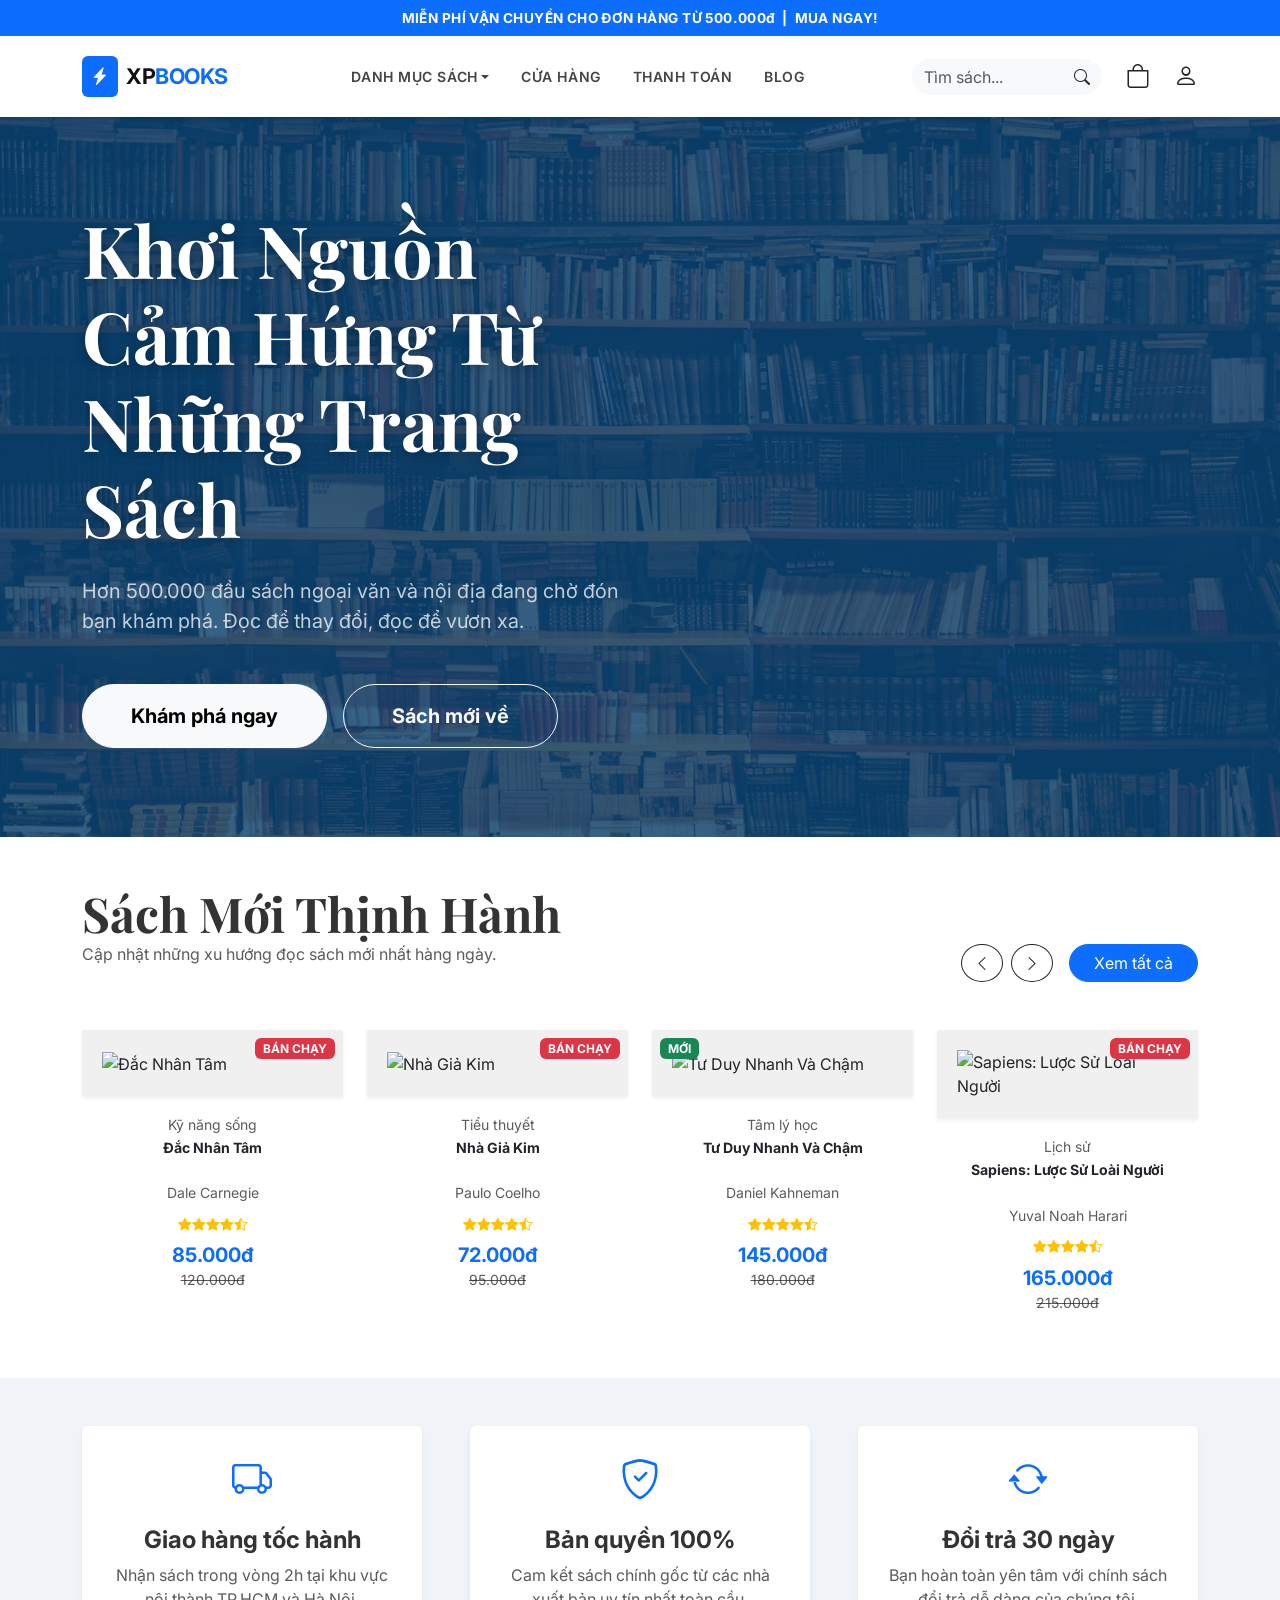
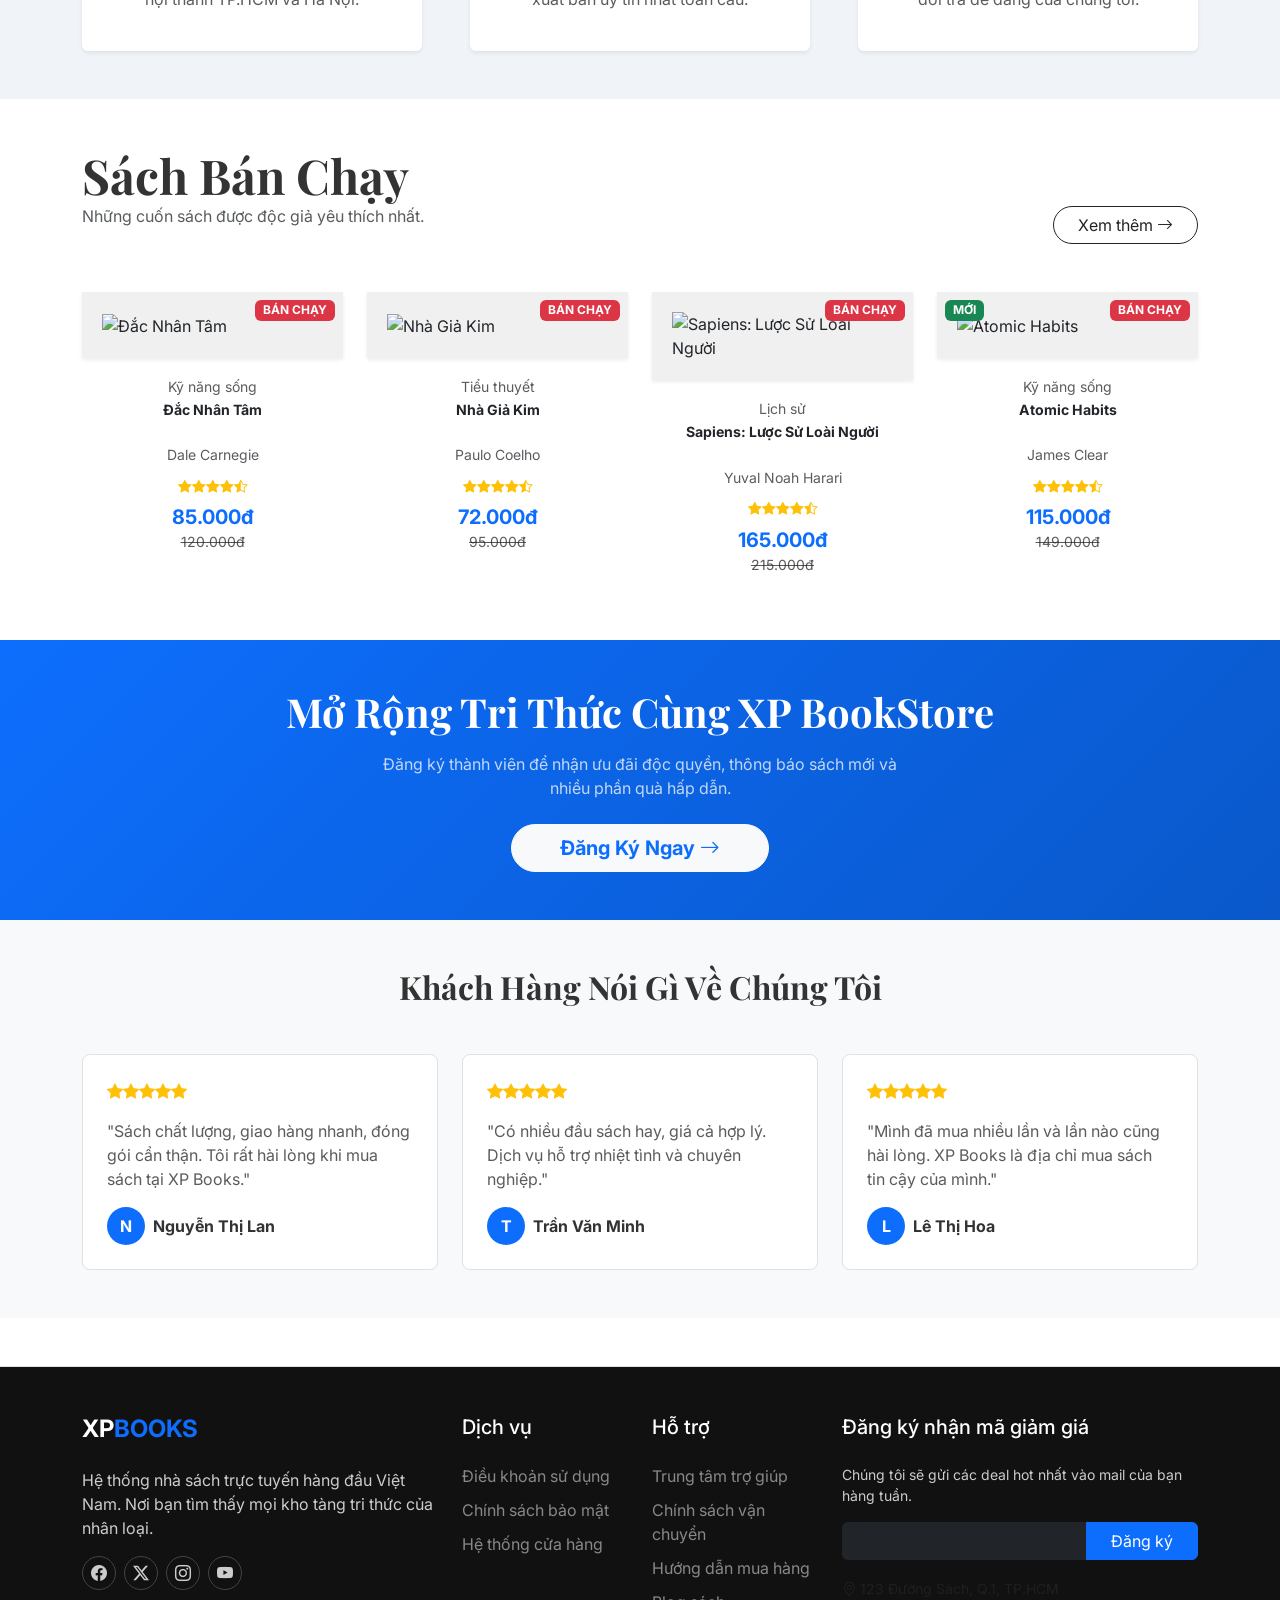
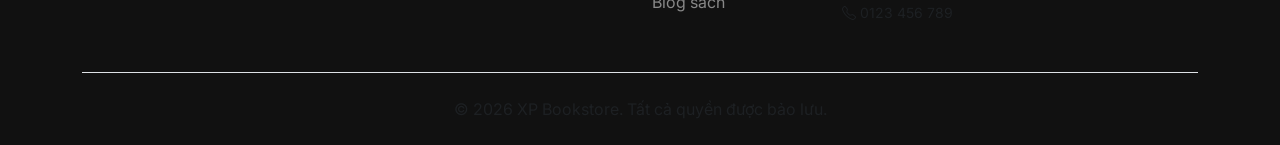
==== DuAnWeb/de-tai-nhom/HTML/index.html @ 2e7f439d "Upload dự án lần đầu" ====
<!DOCTYPE html>
<html lang="vi">

<head>
  <meta charset="UTF-8">
  <meta name="viewport" content="width=device-width, initial-scale=1.0">
  <title>XP BookStore - Nhà Sách Trực Tuyến Hàng Đầu</title>
  <link rel="stylesheet" href="https://cdn.jsdelivr.net/npm/bootstrap@5.3.2/dist/css/bootstrap.min.css">
  <link rel="stylesheet" href="https://cdn.jsdelivr.net/npm/bootstrap-icons@1.13.1/font/bootstrap-icons.min.css">
  <link
    href="https://fonts.googleapis.com/css2?family=Playfair+Display:wght@700&family=Inter:wght@400;600;700&display=swap"
    rel="stylesheet">
  <link rel="stylesheet" href="../CSS/style.css">
</head>

<body>

  <div id="navbar-placeholder"></div>
  <section class="sec">
    <div class="container">
      <div class="row">
        <div class="col-lg-6">
          <h1 class="display-2 fw-bold mb-4">
            Khơi Nguồn Cảm Hứng Từ Những Trang Sách
          </h1>
          <p class="fs-5 mb-5 opacity-75">
            Hơn 500.000 đầu sách ngoại văn và nội địa đang chờ đón bạn khám phá.
            Đọc để thay đổi, đọc để vươn xa.
          </p>
          <div class="d-flex flex-wrap gap-3">
            <a href="categories.html" class="btn btn-light btn-lg px-5 py-3 rounded-pill fw-bold">
              Khám phá ngay
            </a>
            <a href="categories.html?filter=new" class="btn btn-outline-light btn-lg px-5 py-3 rounded-pill fw-bold">
              Sách mới về
            </a>
          </div>
        </div>
      </div>
    </div>
  </section>

  <main class="py-5 bg-white">
    <div class="container">
      <div class="d-flex justify-content-between align-items-end mb-5">
        <div>
          <h2 class="display-5 fw-bold mb-0">Sách Mới Thịnh Hành</h2>
          <p class="text-muted">Cập nhật những xu hướng đọc sách mới nhất hàng ngày.</p>
        </div>
        <div class="d-none d-md-flex gap-2 align-items-center">
          <button class="btn btn-outline-dark rounded-circle" id="prevBtn" onclick="slidePrev()">
            <i class="bi bi-chevron-left"></i>
          </button>
          <button class="btn btn-outline-dark rounded-circle" id="nextBtn" onclick="slideNext()">
            <i class="bi bi-chevron-right"></i>
          </button>
          <a href="shop.html" class="btn btn-primary ms-2 px-4 rounded-pill">Xem tất cả</a>
        </div>
      </div>
      <div class="row g-4" id="trending-books"></div>
      <div class="text-center mt-4 d-md-none">
        <a href="shop.html" class="btn btn-primary px-5 rounded-pill">Xem tất cả sách</a>
      </div>
    </div>
  </main>

  <section class="py-5 features-section">
    <div class="container text-center">
      <div class="row g-5">
        <div class="col-md-4">
          <div class="p-4 bg-white rounded shadow-sm h-100">
            <i class="bi bi-truck fs-1 text-primary mb-3 d-block"></i>
            <h4 class="fw-bold">Giao hàng tốc hành</h4>
            <p class="text-muted">Nhận sách trong vòng 2h tại khu vực nội thành TP.HCM và Hà Nội.</p>
          </div>
        </div>
        <div class="col-md-4">
          <div class="p-4 bg-white rounded shadow-sm h-100">
            <i class="bi bi-shield-check fs-1 text-primary mb-3 d-block"></i>
            <h4 class="fw-bold">Bản quyền 100%</h4>
            <p class="text-muted">Cam kết sách chính gốc từ các nhà xuất bản uy tín nhất toàn cầu.</p>
          </div>
        </div>
        <div class="col-md-4">
          <div class="p-4 bg-white rounded shadow-sm h-100">
            <i class="bi bi-arrow-repeat fs-1 text-primary mb-3 d-block"></i>
            <h4 class="fw-bold">Đổi trả 30 ngày</h4>
            <p class="text-muted">Bạn hoàn toàn yên tâm với chính sách đổi trả dễ dàng của chúng tôi.</p>
          </div>
        </div>
      </div>
    </div>
  </section>

  <section class="py-5 bg-white">
    <div class="container">
      <div class="d-flex justify-content-between align-items-end mb-5">
        <div>
          <h2 class="display-5 fw-bold mb-0">Sách Bán Chạy</h2>
          <p class="text-muted">Những cuốn sách được độc giả yêu thích nhất.</p>
        </div>
        <a href="shop.html" class="btn btn-outline-dark rounded-pill px-4 d-none d-md-block">Xem thêm <i
            class="bi bi-arrow-right"></i></a>
      </div>
      <div class="row g-4" id="bestseller-books"></div>
    </div>
  </section>

  <section class="py-5 text-white text-center" style="background: linear-gradient(135deg,#0d6efd,#0a58ca)">
    <div class="container">
      <h2 class="fw-bold mb-3 display-6">Mở Rộng Tri Thức Cùng XP BookStore</h2>
      <p class="mb-4 opacity-75 mx-auto" style="max-width:520px">Đăng ký thành viên để nhận ưu đãi độc quyền, thông báo
        sách mới và nhiều phần quà hấp dẫn.</p>
      <a href="account.html" class="btn btn-light btn-lg rounded-pill fw-bold px-5 text-primary">
        Đăng Ký Ngay <i class="bi bi-arrow-right"></i>
      </a>
    </div>
  </section>

  <section class="py-5 bg-light">
    <div class="container">
      <h2 class="fw-bold text-center mb-5">Khách Hàng Nói Gì Về Chúng Tôi</h2>
      <div class="row g-4">
        <div class="col-md-4">
          <div class="p-4 bg-white border rounded-3 h-100">
            <div class="mb-3 text-warning">
              <i class="bi bi-star-fill"></i><i class="bi bi-star-fill"></i><i class="bi bi-star-fill"></i><i
                class="bi bi-star-fill"></i><i class="bi bi-star-fill"></i>
            </div>
            <p class="text-muted mb-3">"Sách chất lượng, giao hàng nhanh, đóng gói cẩn thận. Tôi rất hài lòng khi mua
              sách tại XP Books."</p>
            <div class="d-flex align-items-center gap-2">
              <div class="rounded-circle bg-primary text-white d-flex align-items-center justify-content-center"
                style="width:38px;height:38px;font-weight:700">N</div>
              <strong>Nguyễn Thị Lan</strong>
            </div>
          </div>
        </div>
        <div class="col-md-4">
          <div class="p-4 bg-white border rounded-3 h-100">
            <div class="mb-3 text-warning">
              <i class="bi bi-star-fill"></i><i class="bi bi-star-fill"></i><i class="bi bi-star-fill"></i><i
                class="bi bi-star-fill"></i><i class="bi bi-star-fill"></i>
            </div>
            <p class="text-muted mb-3">"Có nhiều đầu sách hay, giá cả hợp lý. Dịch vụ hỗ trợ nhiệt tình và chuyên
              nghiệp."</p>
            <div class="d-flex align-items-center gap-2">
              <div class="rounded-circle bg-primary text-white d-flex align-items-center justify-content-center"
                style="width:38px;height:38px;font-weight:700">T</div>
              <strong>Trần Văn Minh</strong>
            </div>
          </div>
        </div>
        <div class="col-md-4">
          <div class="p-4 bg-white border rounded-3 h-100">
            <div class="mb-3 text-warning">
              <i class="bi bi-star-fill"></i><i class="bi bi-star-fill"></i><i class="bi bi-star-fill"></i><i
                class="bi bi-star-fill"></i><i class="bi bi-star-fill"></i>
            </div>
            <p class="text-muted mb-3">"Mình đã mua nhiều lần và lần nào cũng hài lòng. XP Books là địa chỉ mua sách tin
              cậy của mình."</p>
            <div class="d-flex align-items-center gap-2">
              <div class="rounded-circle bg-primary text-white d-flex align-items-center justify-content-center"
                style="width:38px;height:38px;font-weight:700">L</div>
              <strong>Lê Thị Hoa</strong>
            </div>
          </div>
        </div>
      </div>
    </div>
  </section>

  <div id="footer-placeholder"></div>

  <script src="https://cdn.jsdelivr.net/npm/bootstrap@5.3.2/dist/js/bootstrap.bundle.min.js"></script>
  <script src="../JavaScript/books.js"></script>
  <script src="../JavaScript/cart.js"></script>
  <script src="../JavaScript/components.js"></script>
  <script>
    renderNavbar('home');
    renderFooter();

    let trendingPage = 0;
    const TRENDING = BOOKS.filter(b => b.isNew || b.isBestSeller).slice(0, 8);
    const ITEMS_PER_PAGE = 4;

    function renderTrending() {
      const start = trendingPage * ITEMS_PER_PAGE;
      const books = TRENDING.slice(start, start + ITEMS_PER_PAGE);
      document.getElementById('trending-books').innerHTML = books.map(b => renderBookCard(b)).join('');
    }

    function slideNext() {
      trendingPage = (trendingPage + 1) % Math.ceil(TRENDING.length / ITEMS_PER_PAGE);
      renderTrending();
    }
    function slidePrev() {
      trendingPage = (trendingPage - 1 + Math.ceil(TRENDING.length / ITEMS_PER_PAGE)) % Math.ceil(TRENDING.length / ITEMS_PER_PAGE);
      renderTrending();
    }

    renderTrending();

    const bestsellers = BOOKS.filter(b => b.isBestSeller).slice(0, 4);
    document.getElementById('bestseller-books').innerHTML = bestsellers.map(b => renderBookCard(b)).join('');
  </script>
</body>

</html>
---- DuAnWeb/de-tai-nhom/CSS/style.css ----
/* ==============================
   XP Books - Main Stylesheet
   ============================== */

body {
  font-family: "Inter", sans-serif;
  color: #333;
  overflow-x: hidden;
}
h1, h2, h3, .playfair {
  font-family: "Playfair Display", serif;
}

/* ---- Announcement Bar ---- */
.announcement-bar {
  background: #0d6efd;
  color: #fff;
  text-align: center;
  padding: 8px 0;
  font-size: .85rem;
  font-weight: 700;
  letter-spacing: .03em;
}

/* ---- Navbar ---- */
.navbar {
  transition: all 0.3s;
  padding: 15px 0;
}
.navbar-brand .brand-icon {
  background: #0d6efd;
  padding: 7px 9px;
  border-radius: 6px;
  color: #fff;
  font-size: 1.1rem;
}
.navbar-brand .brand-name {
  font-weight: 700;
  font-size: 1.35rem;
  letter-spacing: -.02em;
  color: #111;
}
.navbar-brand .brand-name span {
  color: #0d6efd;
}
.nav-link {
  font-weight: 600;
  font-size: 14px;
  color: #444 !important;
  letter-spacing: .04em;
  transition: .3s;
}
.nav-link:hover, .nav-link.active-page {
  color: #d4a373 !important;
}

/* Mega Menu */
.dr-menu {
  width: 100%;
  left: 0;
  right: 0;
  border: none;
  box-shadow: 0 15px 30px rgba(0,0,0,.1);
  border-top: 4px solid #0d6efd;
}

/* Cart icon badge */
#cart-badge {
  position: absolute;
  top: -8px;
  right: -8px;
  width: 18px;
  height: 18px;
  border-radius: 50%;
  background: #dc3545;
  color: #fff;
  font-size: .65rem;
  font-weight: 700;
  display: none;
  align-items: center;
  justify-content: center;
}

/* ---- Hero Section ---- */
.sec {
  background:
    linear-gradient(rgba(10, 66, 117, 0.82), rgba(10, 66, 117, 0.82)),
    url("../IMG/bgr.avif");
  background-size: cover;
  background-position: center;
  min-height: 80vh;
  color: #fff;
  display: flex;
  align-items: center;
}
.sec h1 { text-shadow: 0 2px 12px rgba(0,0,0,.3); }

/* ---- Book Card ---- */
.b-card {
  border: none;
  border-radius: 0;
  background: #fff;
  transition: .5s;
}
.b-card .img-wrapper {
  position: relative;
  overflow: hidden;
  background: #f0f0f0;
  padding: 20px;
}
.b-card img {
  transition: .5s;
  width: 100%;
  height: 280px;
  object-fit: contain;
}
.b-card:hover img {
  transform: scale(1.05);
}
.overlay-tools {
  position: absolute;
  bottom: -50px;
  left: 0;
  right: 0;
  display: flex;
  justify-content: center;
  gap: 10px;
  transition: .4s;
  z-index: 2;
}
.b-card:hover .overlay-tools {
  bottom: 20px;
}
.tool-btn {
  width: 40px;
  height: 40px;
  border-radius: 50%;
  background: #fff;
  display: flex;
  align-items: center;
  justify-content: center;
  box-shadow: 0 4px 10px rgba(0,0,0,.2);
  cursor: pointer;
  transition: .2s;
  text-decoration: none;
  border: none;
}
.tool-btn:hover { background: #0d6efd; color: #fff !important; }

/* ---- Features Section ---- */
.features-section {
  background: #f0f4f8;
}

/* ---- Category card (categories page) ---- */
.cat-card {
  border-radius: 10px;
  border: 1.5px solid #e5e7eb;
  transition: all .25s;
  text-decoration: none;
  color: inherit;
  display: block;
}
.cat-card:hover {
  border-color: #0d6efd;
  background: #eff6ff;
  color: #0d6efd;
}
.cat-icon { font-size: 1.8rem; }

/* ---- Page title bar ---- */
.page-title-bar {
  background: #fff;
  border-bottom: 1px solid #f3f4f6;
  padding: 1.25rem 0;
}

/* ---- Filter sidebar ---- */
.filter-sidebar .list-group-item {
  border: none;
  padding: .4rem .75rem;
  border-radius: 8px;
  cursor: pointer;
}
.filter-sidebar .list-group-item:hover,
.filter-sidebar .list-group-item.active {
  background-color: #eff6ff;
  color: #0d6efd;
  font-weight: 600;
}

/* ---- Shop product card (shop page) ---- */
.shop-card {
  border: 1px solid #f0f0f0;
  border-radius: 8px;
  overflow: hidden;
  transition: box-shadow .25s, transform .25s;
}
.shop-card:hover {
  box-shadow: 0 8px 20px rgba(0,0,0,.1);
  transform: translateY(-3px);
}
.shop-card-img {
  height: 200px;
  object-fit: cover;
  width: 100%;
  transition: transform .4s;
  background: #f0f0f0;
}
.shop-card:hover .shop-card-img { transform: scale(1.04); }

/* ---- Blog card ---- */
.blog-card {
  border-radius: 10px;
  overflow: hidden;
  transition: box-shadow .25s, transform .25s;
}
.blog-card:hover {
  box-shadow: 0 10px 24px rgba(0,0,0,.1) !important;
  transform: translateY(-3px);
}
.blog-img {
  height: 200px;
  object-fit: cover;
  width: 100%;
  transition: transform .4s;
}
.blog-card:hover .blog-img { transform: scale(1.05); }

/* ---- Checkout steps ---- */
.step-circle {
  width: 36px;
  height: 36px;
  border-radius: 50%;
  display: inline-flex;
  align-items: center;
  justify-content: center;
  font-weight: 700;
  font-size: .9rem;
}
.step-circle.done { background: #0d6efd; color: #fff; }
.step-circle.active { background: #0d6efd; color: #fff; }
.step-circle.inactive { background: #e5e7eb; color: #9ca3af; }
.step-line { flex: 1; height: 2px; }
.step-line.done { background: #0d6efd; }
.step-line.inactive { background: #e5e7eb; }

/* ---- Account tabs ---- */
.account-tab {
  border: none;
  border-bottom: 2px solid transparent;
  background: none;
  font-weight: 600;
  padding: 1rem 1.5rem;
  color: #6b7280;
  transition: all .2s;
}
.account-tab.active, .account-tab:hover {
  color: #0d6efd;
  border-bottom-color: #0d6efd;
}

/* ---- Footer ---- */
footer {
  background: #111;
  color: #ccc;
}
footer h5 {
  color: #fff;
  margin-bottom: 25px;
}
.footer-link {
  color: #888;
  text-decoration: none;
  transition: .3s;
  display: block;
  margin-bottom: 10px;
}
.footer-link:hover {
  color: #d4a373;
  padding-left: 5px;
}
footer h4 a { text-decoration: none; color: #fff; }
.social-icon {
  width: 34px;
  height: 34px;
  border-radius: 50%;
  border: 1px solid #444;
  display: inline-flex;
  align-items: center;
  justify-content: center;
  color: #ccc;
  text-decoration: none;
  transition: .2s;
}
.social-icon:hover { border-color: #d4a373; color: #d4a373; }

/* ---- Utilities ---- */
.text-truncate-2 {
  display: -webkit-box;
  -webkit-line-clamp: 2;
  -webkit-box-orient: vertical;
  overflow: hidden;
}
.qty-input {
  width: 42px;
  text-align: center;
  border: 1px solid #e5e7eb;
  border-radius: 6px;
  padding: 2px 4px;
}
.qty-input::-webkit-outer-spin-button,
.qty-input::-webkit-inner-spin-button { -webkit-appearance: none; }
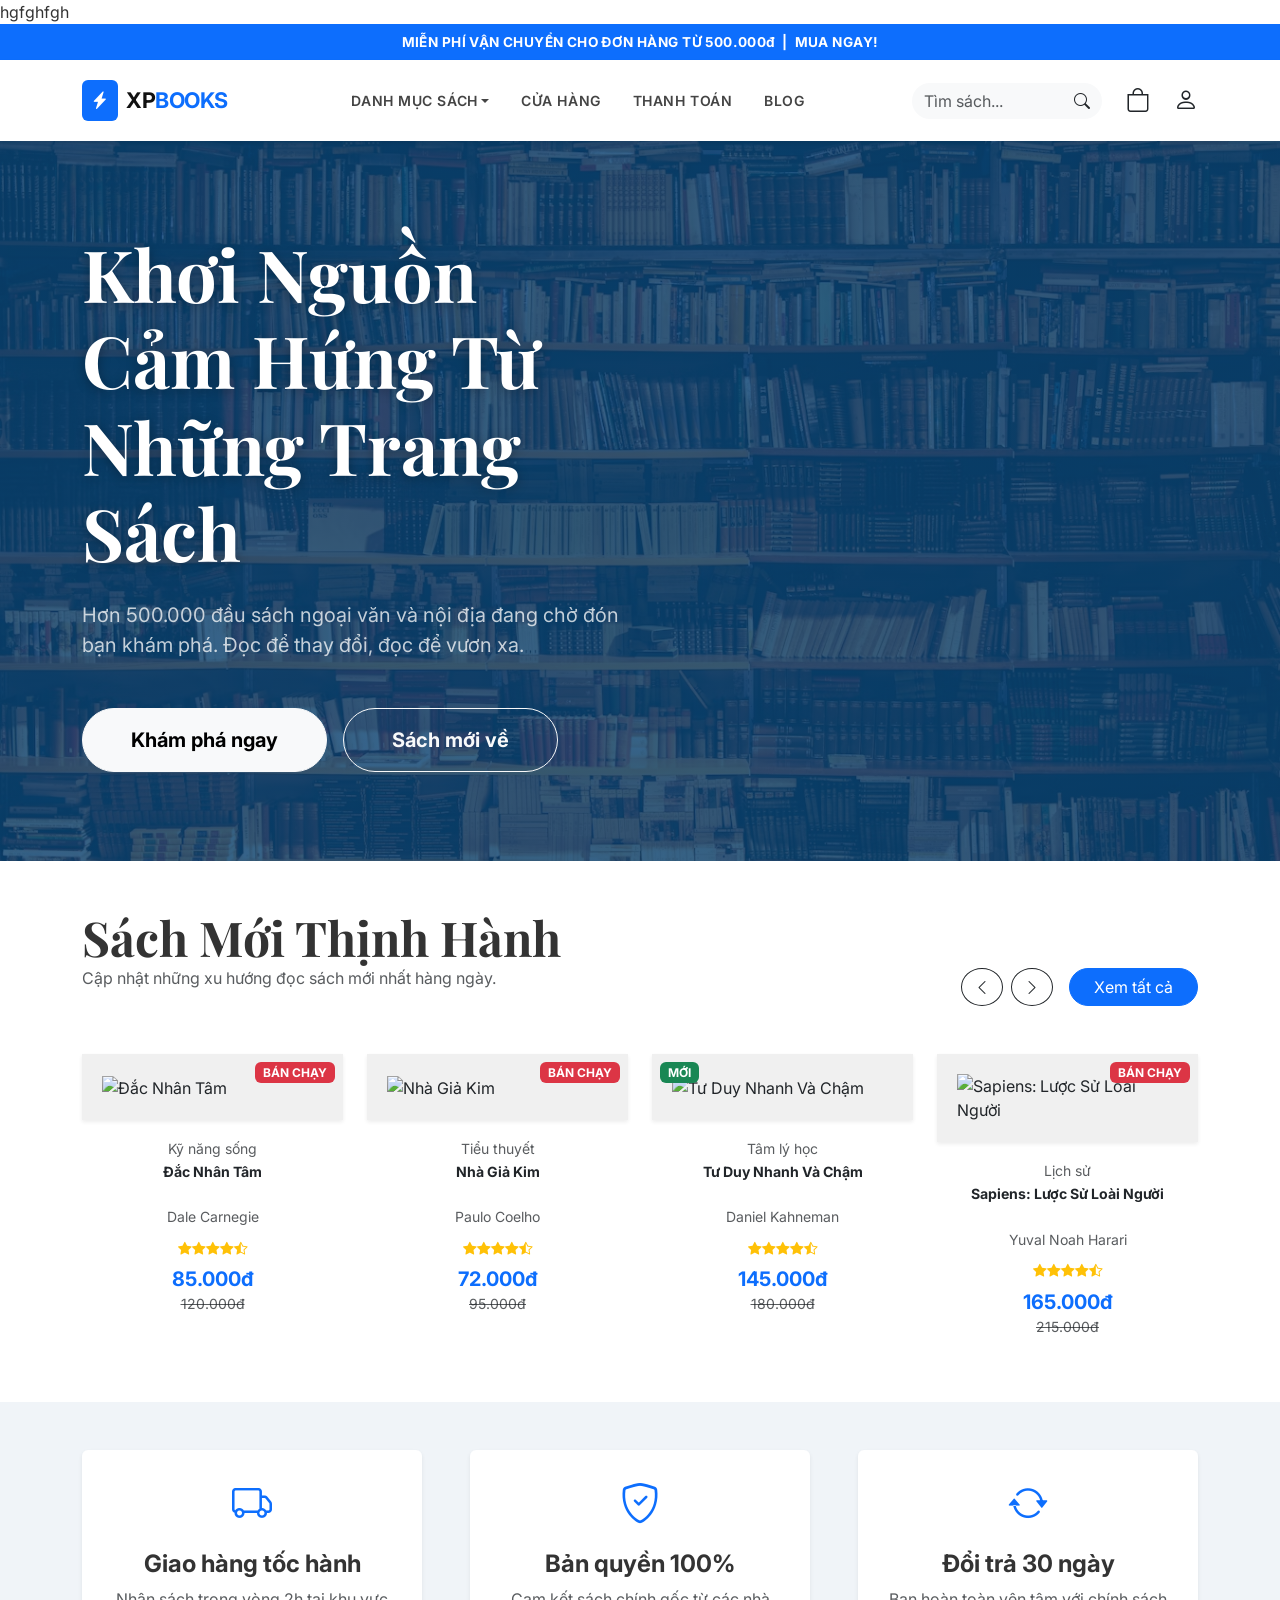
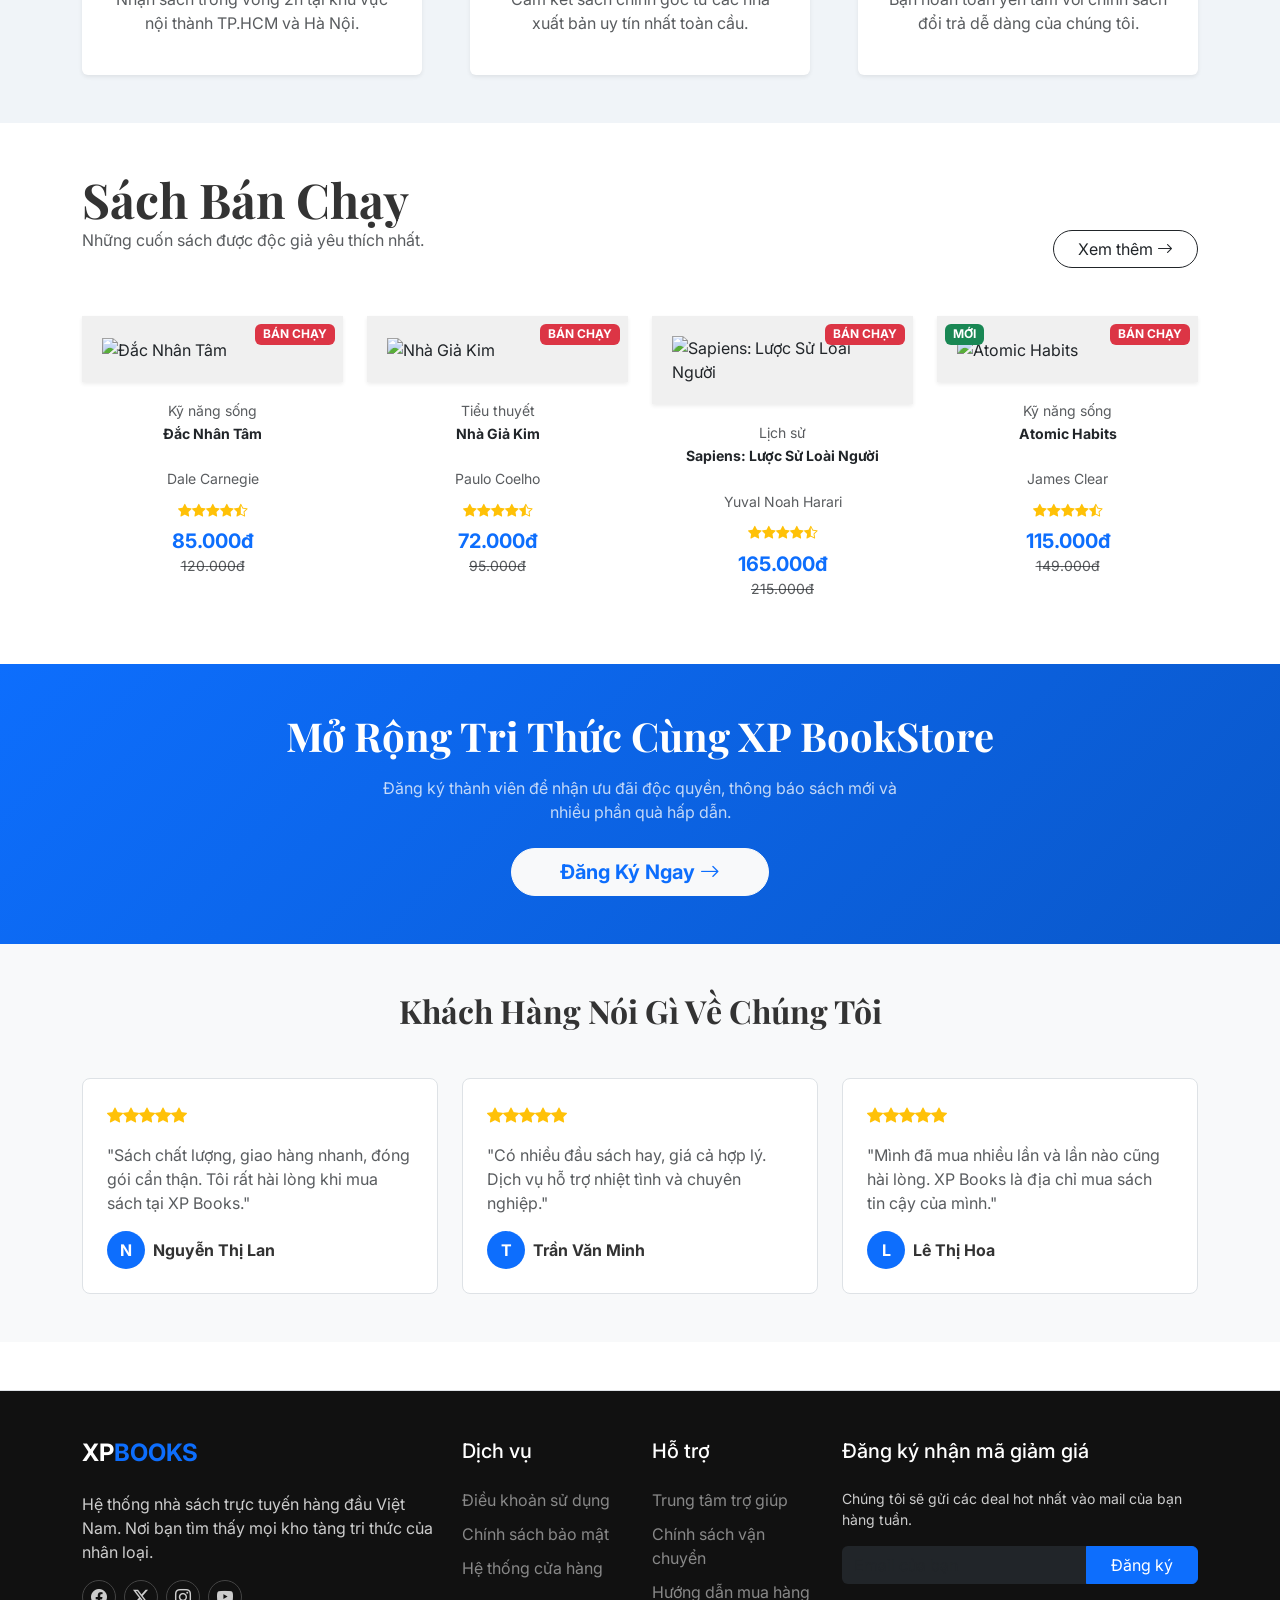
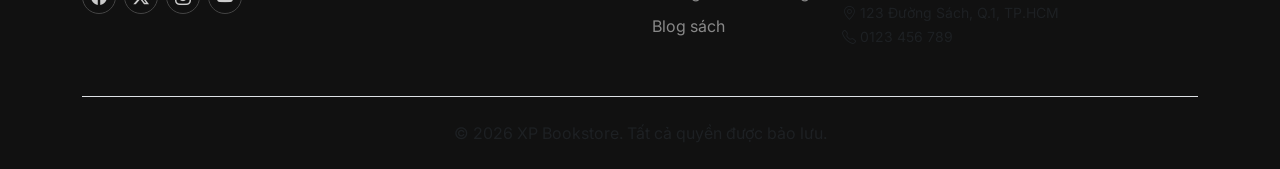
==== commit 72a1b2a6: "Update index.html" ====
--- a/DuAnWeb/de-tai-nhom/HTML/index.html
+++ b/DuAnWeb/de-tai-nhom/HTML/index.html
@@ -12,6 +12,7 @@
     rel="stylesheet">
   <link rel="stylesheet" href="../CSS/style.css">
 </head>
+hgfghfgh
 
 <body>
 
